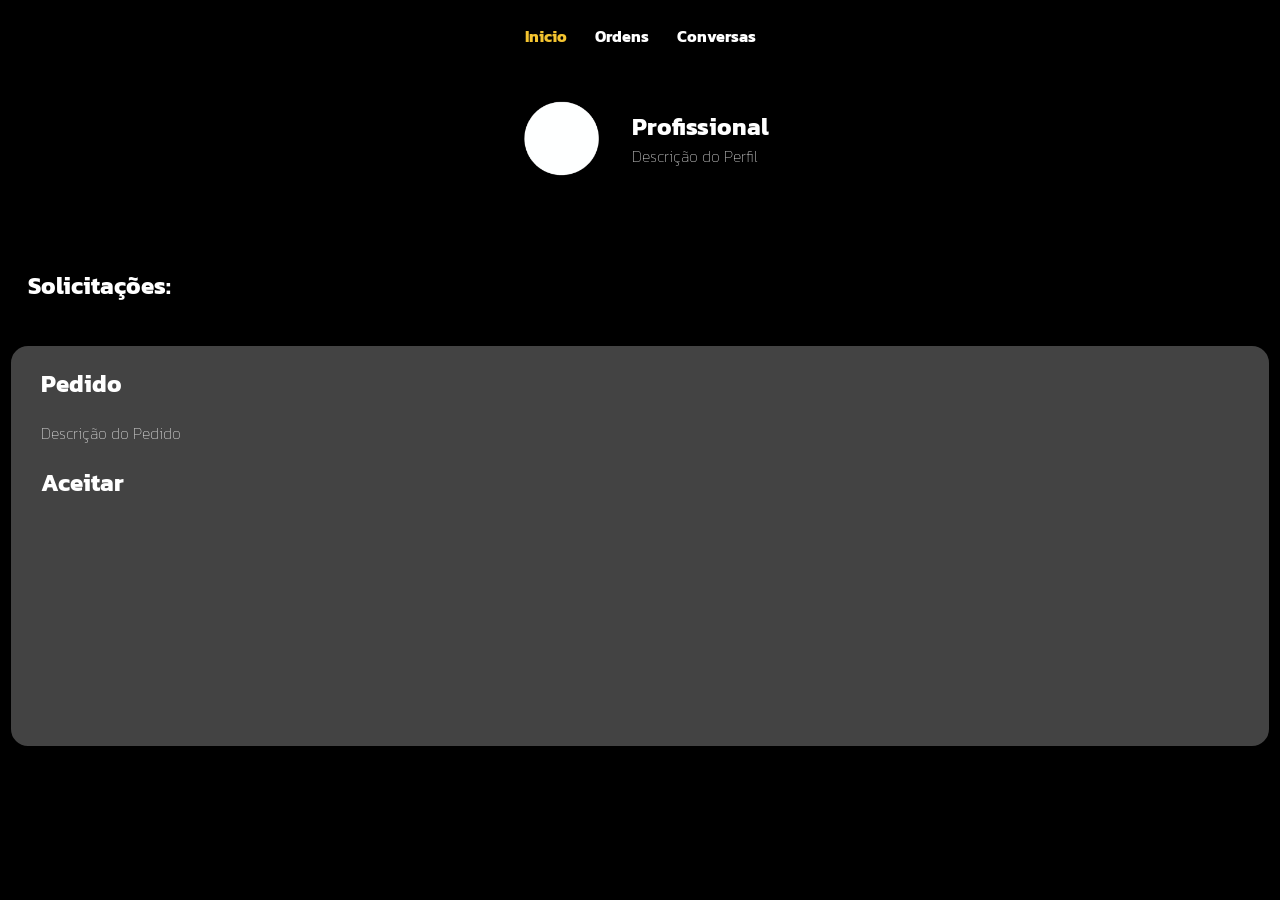
==== Home - Profissional/index.html @ ab4a85e1 "sla" ====
<!DOCTYPE html>
<html lang="pt-br">
<head>
    <meta charset="UTF-8">
    <meta name="viewport" content="width=device-width, initial-scale=1.0">
    <link rel="stylesheet" href="style.css">

    <link rel="preconnect" href="https://fonts.googleapis.com">
<link rel="preconnect" href="https://fonts.gstatic.com" crossorigin>
<link href="https://fonts.googleapis.com/css2?family=Kanit:ital,wght@0,100;0,200;0,300;0,400;0,500;0,600;0,700;0,800;0,900;1,100;1,200;1,300;1,400;1,500;1,600;1,700;1,800;1,900&display=swap" rel="stylesheet">

    <title>Home Profissionais</title>
</head>
<body>
    <header class="topbar">
        <nav class="topbar__links">
            <a class="active" href="#">Inicio</a>
            <a href="#">Ordens</a>
            <a href="#">Conversas</a>
        </nav>
        <button class="topbar__avatar" aria-label="Perfil">

        </button>
    </header>

    <main class="page">
        <form class="card">
            <div class="perfil">
    <img src="./img/round-glossy-adhesive-paper-label-isolated-on-transparent-background-free-png.webp">

    <div class="informacoes">
        <h2>Profissional</h2>
        <desc>Descrição do Perfil</desc>
    </div>
</div>
        </form>

    </main>

    <div class="solicitacoes">
        <h2>Solicitações:</h2>
    </div>

    <div class="container1">

    <div class="box1">
        <h2>Pedido</h2>
        <p>Descrição do Pedido</p>
        <div class="box2">
            <h2>Aceitar</h2>
        </div>
    </div>

    </div>


</body>
</html>
---- Home - Profissional/style.css ----
.kanit-thin {
  font-family: "Kanit", sans-serif;
  font-weight: 100;
  font-style: normal;
}
body{
    background-color: black;
    font-family: "Kanit", sans-serif;
  font-weight: 100;
  font-style: normal;
    
}
.topbar {
  display: flex;
  align-items: center;
  justify-content: center;   /* links centralizados */
  position: relative;
  padding: 16px;
  background: black;
  cursor: pointer;
  font-weight: 700;
  transition: color gray  0.2s ease;
}
.topbar__links {
  display: flex;
  gap: 28px;
  cursor: pointer;
  font-weight: 700;
  transition: color gray 0.2s ease;
}
.topbar__links a {
  color: #fff;
  font-weight: 700;
  text-decoration: none;
  cursor: pointer;
  font-weight: 700;
  transition: color gray 0.2s ease;
}
.topbar__links a.active { color: #f4c430; }
.topbar__avatar {
  position: absolute;      /* avatar separado, à direita */
  right: 16px;
  background: none;
  border: 0;
  color: #bbb;
}
.page {
  display: flex;
  flex-direction: column;
  align-items: center;       /* centraliza o card */
  gap: 24px;
  padding: 24px 16px 40px;
}
p{
    color: #fff;
}
h2{
    color: #ffff
}
desc{
    color: #ffff
}
img{
    height: 150px;
    flex-direction: column;
    align-items: flex-start;
    display: flex;
}
.perfil {
    display: flex;
    align-items: center;
    gap: 20px;
}

.perfil h2 {
    margin: 0;
}

.perfil img {
    width: 100px;
    height: 100px;
    border-radius: 50%;
    object-fit: cover;
}
.solicitacoes{
    display: flex;
    flex-direction: column;
    padding: 20px;
}
.solicitacoes desc{
    color: #ffff
}
.box1 h2{
    display:flex;
    color: #fff;
}
.container1{
    display: flex;
    background-color: rgba(128, 128, 128, 0.521) ;
    padding-right: 35%;
    border: solid;
    border-radius: 20px;
    height: 400px;
    padding-left: 30px;
}
.box2 {
    
}
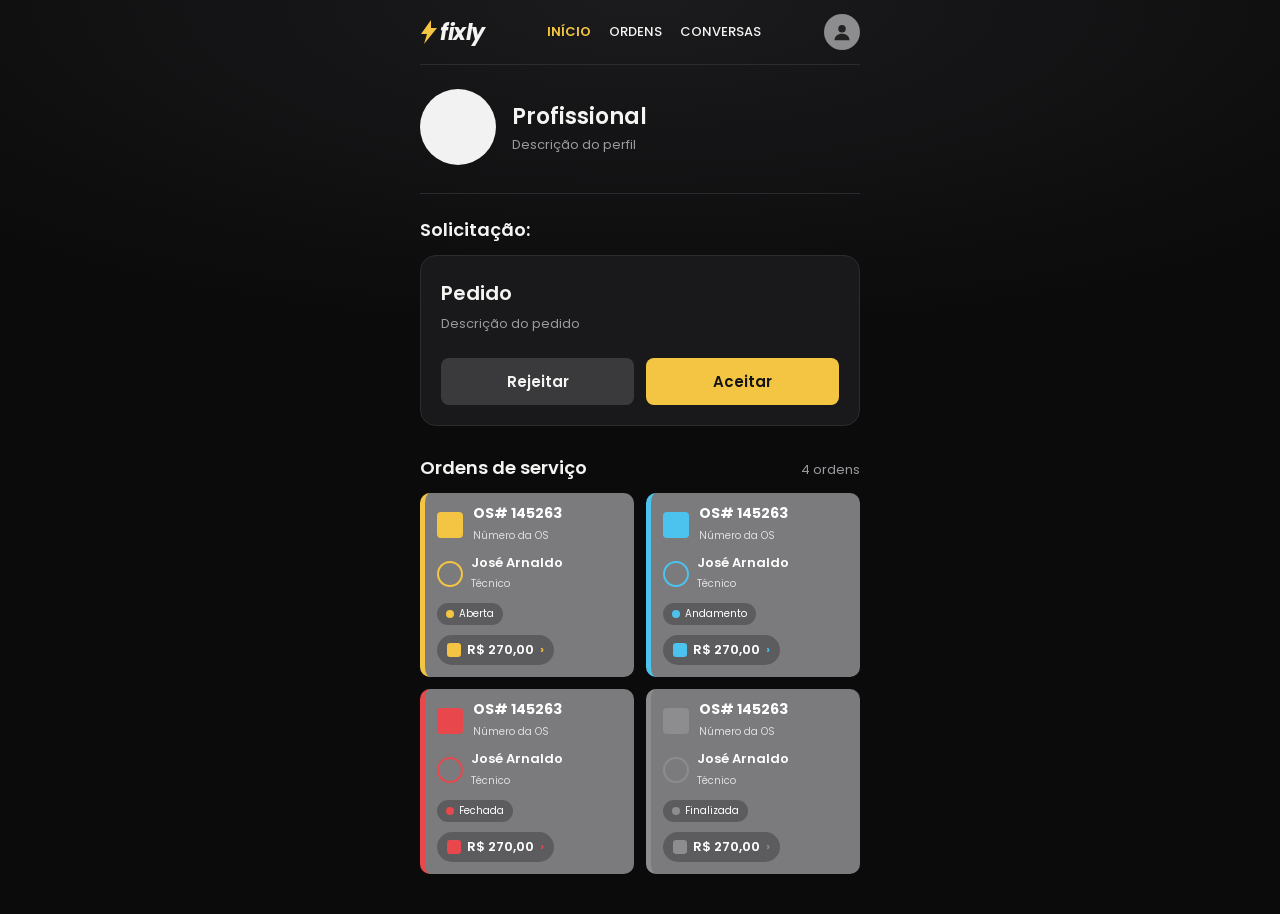
==== commit 8ae8c38e: "sla2.0" ====
--- a/Home - Profissional/index.html
+++ b/Home - Profissional/index.html
@@ -1,58 +1,85 @@
 <!DOCTYPE html>
-<html lang="pt-br">
+<html lang="pt-BR">
 <head>
-    <meta charset="UTF-8">
-    <meta name="viewport" content="width=device-width, initial-scale=1.0">
-    <link rel="stylesheet" href="style.css">
-
-    <link rel="preconnect" href="https://fonts.googleapis.com">
-<link rel="preconnect" href="https://fonts.gstatic.com" crossorigin>
-<link href="https://fonts.googleapis.com/css2?family=Kanit:ital,wght@0,100;0,200;0,300;0,400;0,500;0,600;0,700;0,800;0,900;1,100;1,200;1,300;1,400;1,500;1,600;1,700;1,800;1,900&display=swap" rel="stylesheet">
-
-    <title>Home Profissionais</title>
+  <meta charset="UTF-8">
+  <meta name="viewport" content="width=device-width, initial-scale=1">
+  <title>Fixly – Início do profissional</title>
+  <link rel="preconnect" href="https://fonts.googleapis.com">
+  <link rel="preconnect" href="https://fonts.gstatic.com" crossorigin>
+  <link href="https://fonts.googleapis.com/css2?family=Poppins:wght@400;500;600;700&display=swap" rel="stylesheet">
+  <link rel="stylesheet" href="style.css">
 </head>
 <body>
-    <header class="topbar">
-        <nav class="topbar__links">
-            <a class="active" href="#">Inicio</a>
-            <a href="#">Ordens</a>
-            <a href="#">Conversas</a>
-        </nav>
-        <button class="topbar__avatar" aria-label="Perfil">
+  <div class="container">
 
-        </button>
-    </header>
+    <nav class="navbar">
+      <div class="logo">
+        <svg width="18" height="24" viewBox="0 0 18 24" aria-hidden="true"><path d="M11 0 1 14h6l-3 10L17 8h-6z" fill="#f4c542"/></svg>fixly
+      </div>
+      <div class="tabs">
+        <a class="ativo" href="#inicio">INÍCIO</a>
+        <a href="#ordens">ORDENS</a>
+        <a href="#conversas">CONVERSAS</a>
+      </div>
+      <div class="avatar" aria-label="Perfil">
+        <svg width="20" height="20" viewBox="0 0 24 24" fill="#222"><circle cx="12" cy="8" r="4.5"/><path d="M3 22c0-5 4-8 9-8s9 3 9 8z"/></svg>
+      </div>
+    </nav>
 
-    <main class="page">
-        <form class="card">
-            <div class="perfil">
-    <img src="./img/round-glossy-adhesive-paper-label-isolated-on-transparent-background-free-png.webp">
+    <section class="perfil">
+      <div class="foto"></div>
+      <div>
+        <h1>Profissional</h1>
+        <p>Descrição do perfil</p>
+      </div>
+    </section>
+    <hr>
 
-    <div class="informacoes">
-        <h2>Profissional</h2>
-        <desc>Descrição do Perfil</desc>
-    </div>
-</div>
-        </form>
+    <h2>Solicitação:</h2>
+    <section class="solicitacao">
+      <h3>Pedido</h3>
+      <p>Descrição do pedido</p>
+      <div class="acoes">
+        <button class="btn-rejeitar">Rejeitar</button>
+        <button class="btn-aceitar">Aceitar</button>
+      </div>
+    </section>
 
-    </main>
-
-    <div class="solicitacoes">
-        <h2>Solicitações:</h2>
+    <div class="os-titulo">
+      <h2>Ordens de serviço</h2>
+      <span>4 ordens</span>
     </div>
 
-    <div class="container1">
+    <section class="grade">
+      <button class="os">
+        <div class="os-topo"><div class="os-icone"></div><div><b>OS# 145263</b><small>Número da OS</small></div></div>
+        <div class="tecnico"><div class="foto-tec"></div><div><b>José Arnaldo</b><small>Técnico</small></div></div>
+        <div class="status">Aberta</div>
+        <div class="valor">R$ 270,00<span>›</span></div>
+      </button>
 
-    <div class="box1">
-        <h2>Pedido</h2>
-        <p>Descrição do Pedido</p>
-        <div class="box2">
-            <h2>Aceitar</h2>
-        </div>
-    </div>
+      <button class="os andamento">
+        <div class="os-topo"><div class="os-icone"></div><div><b>OS# 145263</b><small>Número da OS</small></div></div>
+        <div class="tecnico"><div class="foto-tec"></div><div><b>José Arnaldo</b><small>Técnico</small></div></div>
+        <div class="status">Andamento</div>
+        <div class="valor">R$ 270,00<span>›</span></div>
+      </button>
 
-    </div>
+      <button class="os fechada">
+        <div class="os-topo"><div class="os-icone"></div><div><b>OS# 145263</b><small>Número da OS</small></div></div>
+        <div class="tecnico"><div class="foto-tec"></div><div><b>José Arnaldo</b><small>Técnico</small></div></div>
+        <div class="status">Fechada</div>
+        <div class="valor">R$ 270,00<span>›</span></div>
+      </button>
 
+      <button class="os finalizada">
+        <div class="os-topo"><div class="os-icone"></div><div><b>OS# 145263</b><small>Número da OS</small></div></div>
+        <div class="tecnico"><div class="foto-tec"></div><div><b>José Arnaldo</b><small>Técnico</small></div></div>
+        <div class="status">Finalizada</div>
+        <div class="valor">R$ 270,00<span>›</span></div>
+      </button>
+    </section>
 
+  </div>
 </body>
 </html>
--- a/Home - Profissional/style.css
+++ b/Home - Profissional/style.css
@@ -1,108 +1,157 @@
-.kanit-thin {
-  font-family: "Kanit", sans-serif;
-  font-weight: 100;
-  font-style: normal;
+:root {
+  --bg: #0b0b0c;
+  --surface: #19191b;
+  --surface-2: #3a3a3c;
+  --line: #2c2c2f;
+  --text: #f4f4f2;
+  --muted: #9a9a9f;
+  --yellow: #f4c542;
+  --blue: #4cc3ef;
+  --red: #e8484b;
+  --gray: #8d8d90;
+  --card: #7b7b7d;
+  --ink: #141414;
 }
-body{
-    background-color: black;
-    font-family: "Kanit", sans-serif;
-  font-weight: 100;
-  font-style: normal;
-    
+
+* { box-sizing: border-box; }
+
+body {
+  margin: 0;
+  min-height: 100vh;
+  background: radial-gradient(120% 60% at 50% 0, #1b1b1d, var(--bg) 60%) var(--bg);
+  color: var(--text);
+  font-family: "Poppins", system-ui, sans-serif;
 }
-.topbar {
+
+.container {
+  max-width: 480px;
+  margin: 0 auto;
+  padding: 0 20px 40px;
+}
+
+/* Navegação */
+.navbar {
   display: flex;
   align-items: center;
-  justify-content: center;   /* links centralizados */
-  position: relative;
-  padding: 16px;
-  background: black;
+  justify-content: space-between;
+  padding: 14px 0;
+  border-bottom: 1px solid var(--line);
+}
+
+.logo {
+  display: flex;
+  align-items: center;
+  gap: 2px;
+  font-size: 22px;
+  font-weight: 700;
+  font-style: italic;
+  letter-spacing: -0.5px;
+}
+
+.tabs { display: flex; gap: 18px; font-size: 13px; font-weight: 500; }
+.tabs a { color: var(--text); text-decoration: none; }
+.tabs a.ativo { color: var(--yellow); font-weight: 600; }
+
+.avatar {
+  width: 36px;
+  height: 36px;
+  border-radius: 50%;
+  background: var(--gray);
+  display: grid;
+  place-items: center;
+}
+
+/* Perfil */
+.perfil { display: flex; align-items: center; gap: 16px; padding: 24px 0; }
+.perfil .foto { width: 76px; height: 76px; border-radius: 50%; background: #f2f2f2; flex: none; }
+.perfil h1 { margin: 0; font-size: 22px; font-weight: 600; }
+.perfil p { margin: 2px 0 0; color: var(--muted); font-size: 13px; }
+
+hr { border: 0; border-top: 1px solid var(--line); margin: 4px 0 22px; }
+h2 { margin: 0 0 12px; font-size: 18px; font-weight: 600; }
+
+/* Solicitação */
+.solicitacao {
+  background: var(--surface);
+  border: 1px solid var(--line);
+  border-radius: 16px;
+  padding: 22px 20px 20px;
+}
+.solicitacao h3 { margin: 0; font-size: 20px; font-weight: 600; }
+.solicitacao p { margin: 6px 0 24px; color: var(--muted); font-size: 13px; }
+
+.acoes { display: grid; grid-template-columns: 1fr 1fr; gap: 12px; }
+
+button {
+  min-height: 44px;
+  padding: 12px;
+  border: 0;
+  border-radius: 8px;
+  font: inherit;
+  font-size: 15px;
+  font-weight: 600;
   cursor: pointer;
-  font-weight: 700;
-  transition: color gray  0.2s ease;
 }
-.topbar__links {
-  display: flex;
-  gap: 28px;
-  cursor: pointer;
-  font-weight: 700;
-  transition: color gray 0.2s ease;
-}
-.topbar__links a {
-  color: #fff;
-  font-weight: 700;
-  text-decoration: none;
-  cursor: pointer;
-  font-weight: 700;
-  transition: color gray 0.2s ease;
-}
-.topbar__links a.active { color: #f4c430; }
-.topbar__avatar {
-  position: absolute;      /* avatar separado, à direita */
-  right: 16px;
-  background: none;
-  border: 0;
-  color: #bbb;
-}
-.page {
+button:focus-visible, a:focus-visible { outline: 2px solid var(--blue); outline-offset: 2px; }
+
+.btn-aceitar { background: var(--yellow); color: var(--ink); }
+.btn-rejeitar { background: var(--surface-2); color: var(--text); }
+
+/* Ordens de serviço */
+.os-titulo { display: flex; justify-content: space-between; align-items: baseline; margin: 28px 0 12px; }
+.os-titulo h2 { margin: 0; }
+.os-titulo span { color: var(--muted); font-size: 13px; }
+
+.grade { display: grid; grid-template-columns: 1fr 1fr; gap: 12px; }
+
+.os {
+  --cor: var(--yellow);
   display: flex;
   flex-direction: column;
-  align-items: center;       /* centraliza o card */
-  gap: 24px;
-  padding: 24px 16px 40px;
+  gap: 10px;
+  min-height: 0;
+  padding: 12px;
+  border-left: 5px solid var(--cor);
+  border-radius: 10px;
+  background: var(--card);
+  color: #fff;
+  font-weight: 400;
+  text-align: left;
 }
-p{
-    color: #fff;
+.os.andamento { --cor: var(--blue); }
+.os.fechada { --cor: var(--red); }
+.os.finalizada { --cor: var(--gray); }
+
+.os-topo { display: flex; align-items: center; gap: 10px; }
+.os-icone { width: 26px; height: 26px; border-radius: 4px; background: var(--cor); flex: none; }
+.os b { display: block; font-size: 14px; line-height: 1.2; }
+.os small { font-size: 10px; opacity: 0.75; }
+
+.tecnico { display: flex; align-items: center; gap: 8px; }
+.tecnico .foto-tec { width: 26px; height: 26px; border: 2px solid var(--cor); border-radius: 50%; flex: none; }
+.tecnico b { font-size: 13px; font-weight: 600; }
+
+.status {
+  align-self: flex-start;
+  display: flex;
+  align-items: center;
+  gap: 5px;
+  padding: 3px 9px;
+  border-radius: 99px;
+  background: rgba(0, 0, 0, 0.25);
+  font-size: 10px;
 }
-h2{
-    color: #ffff
+.status::before { content: ""; width: 8px; height: 8px; border-radius: 50%; background: var(--cor); }
+
+.valor {
+  display: flex;
+  align-items: center;
+  gap: 6px;
+  padding: 5px 10px;
+  border-radius: 99px;
+  background: rgba(0, 0, 0, 0.25);
+  font-size: 13px;
+  font-weight: 600;
 }
-desc{
-    color: #ffff
-}
-img{
-    height: 150px;
-    flex-direction: column;
-    align-items: flex-start;
-    display: flex;
-}
-.perfil {
-    display: flex;
-    align-items: center;
-    gap: 20px;
-}
-
-.perfil h2 {
-    margin: 0;
-}
-
-.perfil img {
-    width: 100px;
-    height: 100px;
-    border-radius: 50%;
-    object-fit: cover;
-}
-.solicitacoes{
-    display: flex;
-    flex-direction: column;
-    padding: 20px;
-}
-.solicitacoes desc{
-    color: #ffff
-}
-.box1 h2{
-    display:flex;
-    color: #fff;
-}
-.container1{
-    display: flex;
-    background-color: rgba(128, 128, 128, 0.521) ;
-    padding-right: 35%;
-    border: solid;
-    border-radius: 20px;
-    height: 400px;
-    padding-left: 30px;
-}
-.box2 {
-    
-}+.valor::before { content: ""; width: 14px; height: 14px; border-radius: 3px; background: var(--cor); flex: none; }
+.valor span { margin-left: auto; color: var(--cor); }
